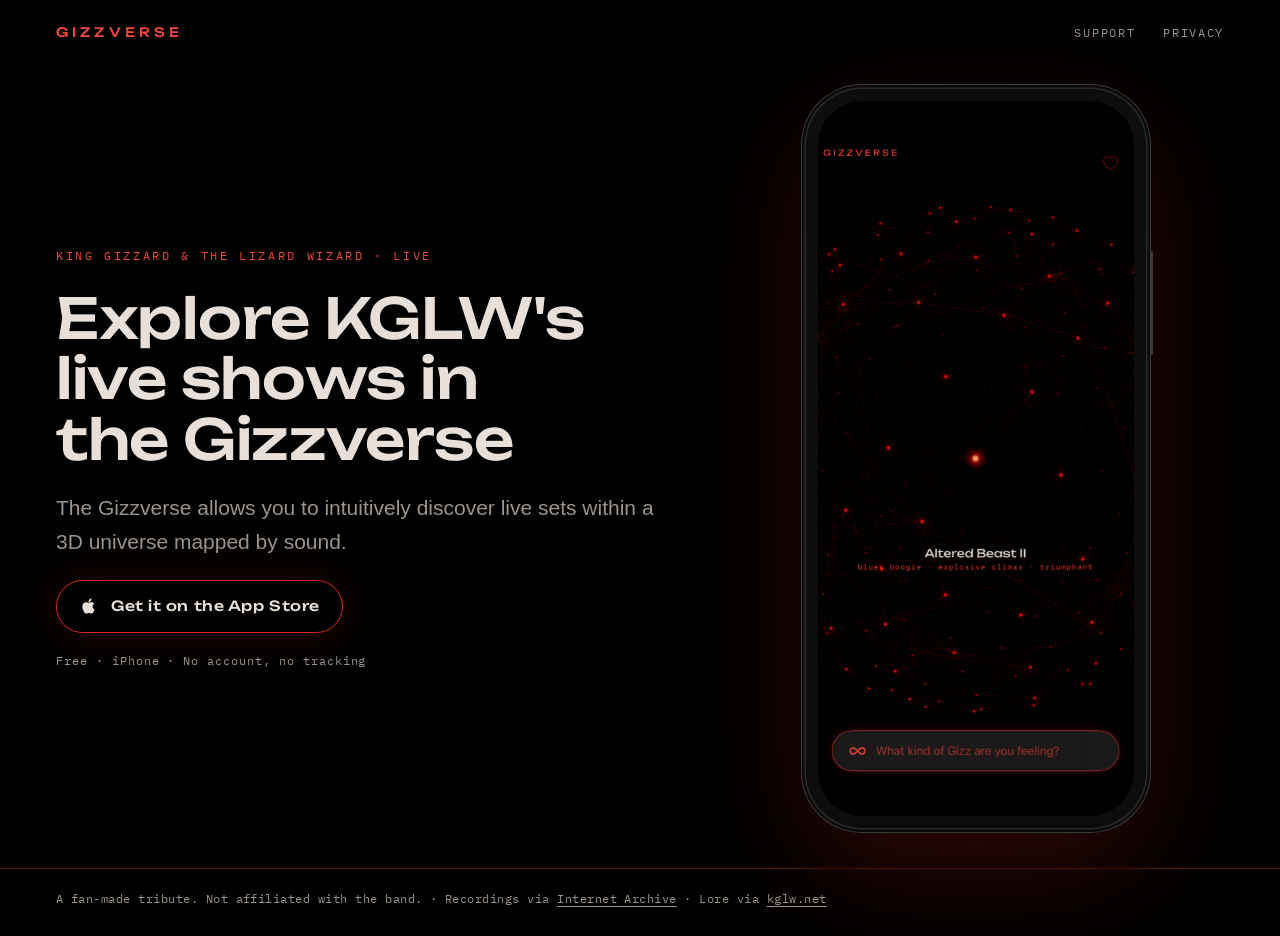
==== index.html @ f47120ee "Brighter nonagon chords" ====
<!doctype html>
<html lang="en">
<head>
<meta charset="utf-8">
<meta name="viewport" content="width=device-width, initial-scale=1">
<title>Gizzverse</title>
<meta name="description" content="Explore King Gizzard & The Lizard Wizard's live shows in the Gizzverse — a 3D universe mapped by sound. Free on iPhone.">
<meta property="og:title" content="Gizzverse">
<meta property="og:description" content="Explore KGLW's live shows in a 3D universe mapped by sound. Free on iPhone.">
<meta property="og:image" content="https://gizzverse.app/assets/01-universe.png">
<meta name="theme-color" content="#000000">
<link rel="icon" href="assets/favicon.png">
<link rel="apple-touch-icon" href="assets/apple-touch-icon.png">
<link rel="preconnect" href="https://fonts.googleapis.com">
<link rel="preconnect" href="https://fonts.gstatic.com" crossorigin>
<link rel="stylesheet" href="https://fonts.googleapis.com/css2?family=Unbounded:wght@400;500&family=IBM+Plex+Mono:wght@400&display=swap">
<link rel="stylesheet" href="assets/site.css">
<style>
  html, body { height: 100%; }
  body { display: flex; flex-direction: column; min-height: 100vh; overflow-x: hidden; }
  .nav { flex: none; }
  canvas#nonagon {
    position: fixed; inset: 0; width: 100%; height: 100%;
    pointer-events: none; z-index: 0; opacity: 0.7;
  }
  .nav, .hero, .foot { position: relative; z-index: 1; }

  .hero {
    flex: 1;
    display: grid; grid-template-columns: 1fr; gap: 48px; align-items: center;
    padding: 24px clamp(20px, 5vw, 56px) 40px;
  }
  @media (min-width: 900px) {
    .hero { grid-template-columns: minmax(0, 1.1fr) minmax(0, 0.9fr); gap: 64px; }
  }
  .hero-copy { display: grid; gap: 22px; max-width: 600px; }
  .hero-copy h1 { max-width: 14ch; }
  .hero-actions { display: flex; flex-wrap: wrap; gap: 18px; align-items: center; }
  .hero-note { font-family: var(--mono); font-size: 12px; letter-spacing: 0.08em; color: var(--smoke-dim); }

  /* iPhone frame, drawn in CSS around the real screenshot */
  .phone {
    justify-self: center;
    width: min(340px, 78vw); aspect-ratio: 1320 / 2868;
    padding: 12px;
    border-radius: 56px;
    background: #0d0d0d;
    box-shadow:
      0 0 0 1.5px #2a2a2a,
      0 0 0 4px #0a0a0a,
      0 0 0 5px #3a3a3a,
      0 40px 120px rgba(217, 41, 28, 0.22);
    position: relative;
  }
  .phone::before { /* Dynamic Island */
    content: ""; position: absolute; top: 24px; left: 50%; transform: translateX(-50%);
    width: 30%; height: 4.2%; border-radius: 999px; background: #000; z-index: 2;
  }
  .phone::after { /* side button hint */
    content: ""; position: absolute; right: -7px; top: 22%; width: 3px; height: 14%;
    border-radius: 2px; background: #3a3a3a;
  }
  .phone img { width: 100%; height: 100%; object-fit: cover; border-radius: 44px; }

  .foot {
    flex: none;
    padding: 20px clamp(20px, 5vw, 56px) 28px;
    display: flex; flex-wrap: wrap; gap: 8px 24px;
    font-family: var(--mono); font-size: 12px; letter-spacing: 0.04em; color: var(--smoke-dim);
  }
  .foot p { max-width: none; }
  .foot a { color: var(--smoke-dim); }
  .foot a:hover { color: var(--red-text); }
  @media (prefers-reduced-motion: reduce) { canvas#nonagon { display: none; } }
</style>
</head>
<body>

<canvas id="nonagon" aria-hidden="true"></canvas>

<nav class="nav">
  <a class="wordmark" href="/">Gizzverse</a>
  <div class="nav-links">
    <a href="/support/">Support</a>
    <a href="/privacy/">Privacy</a>
  </div>
</nav>

<main class="hero">
  <div class="hero-copy">
    <span class="tag">King Gizzard &amp; The Lizard Wizard · live</span>
    <h1>Explore KGLW's live shows in the Gizzverse</h1>
    <p class="lede">The Gizzverse allows you to intuitively discover live sets within a 3D universe mapped by sound.</p>
    <div class="hero-actions">
      <a class="store-btn" href="https://apps.apple.com/app/id6811445232">
        <svg viewBox="0 0 24 24" aria-hidden="true"><path d="M16.37 12.63c-.02-2.3 1.88-3.4 1.96-3.45-1.07-1.56-2.73-1.78-3.32-1.8-1.41-.14-2.76.83-3.48.83-.72 0-1.83-.81-3-.79-1.55.02-2.97.9-3.77 2.28-1.6 2.78-.41 6.9 1.15 9.16.77 1.1 1.68 2.34 2.87 2.3 1.15-.05 1.59-.75 2.98-.75s1.79.75 3.01.72c1.24-.02 2.03-1.12 2.79-2.23.88-1.28 1.24-2.52 1.26-2.58-.03-.01-2.42-.93-2.45-3.69zM14.1 5.9c.63-.77 1.06-1.84.94-2.9-.91.04-2.02.61-2.67 1.37-.59.68-1.1 1.77-.96 2.81 1.02.08 2.05-.52 2.69-1.28z"/></svg>
        Get it on the App Store
      </a>
      <span class="hero-note">Free · iPhone · No account, no tracking</span>
    </div>
  </div>

  <div class="phone">
    <img src="assets/01-universe.png" alt="Gizzverse on iPhone: a sphere of red stars connected by a web, one song selected." width="1000" height="2173">
  </div>
</main>

<footer class="foot">
  <p>A fan-made tribute. Not affiliated with the band. · Recordings via <a href="https://archive.org/details/KingGizzardAndTheLizardWizard">Internet Archive</a> · Lore via <a href="https://kglw.net">kglw.net</a></p>
</footer>

<script>
(function () {
  var c = document.getElementById('nonagon');
  if (!c || matchMedia('(prefers-reduced-motion: reduce)').matches) return;
  var ctx = c.getContext('2d'), dpr = Math.min(devicePixelRatio || 1, 2);
  var W, H, cx, cy, R, pts = [], t0 = performance.now();
  function size() {
    W = innerWidth; H = innerHeight; c.width = W * dpr; c.height = H * dpr;
    ctx.setTransform(dpr, 0, 0, dpr, 0, 0);
    cx = W * 0.5; cy = H * 0.5;
    R = Math.min(W * 0.5, H * 0.5) * 0.82;
  }
  function draw(now) {
    var t = (now - t0) / 1000, rot = t * 0.03;
    ctx.clearRect(0, 0, W, H);
    pts.length = 0;
    for (var i = 0; i < 9; i++) {
      var a = rot + i * Math.PI * 2 / 9 - Math.PI / 2;
      pts.push([cx + R * Math.cos(a), cy + R * Math.sin(a)]);
    }
    for (var i = 0; i < 9; i++) for (var j = i + 1; j < 9; j++) {
      var perim = (j - i === 1) || (i === 0 && j === 8);
      ctx.lineWidth = perim ? 1.4 : 1;
      ctx.strokeStyle = perim ? 'rgba(217,41,28,0.75)' : 'rgba(217,41,28,0.38)';
      ctx.beginPath(); ctx.moveTo(pts[i][0], pts[i][1]); ctx.lineTo(pts[j][0], pts[j][1]); ctx.stroke();
    }
    var head = (t * 0.3) % 9, k = Math.floor(head), f = head - k, a = pts[k], b = pts[(k + 1) % 9];
    var px = a[0] + (b[0] - a[0]) * f, py = a[1] + (b[1] - a[1]) * f;
    var g = ctx.createRadialGradient(px, py, 0, px, py, 14);
    g.addColorStop(0, 'rgba(255,106,77,0.8)'); g.addColorStop(1, 'rgba(255,106,77,0)');
    ctx.fillStyle = g; ctx.beginPath(); ctx.arc(px, py, 14, 0, Math.PI * 2); ctx.fill();
    for (var i = 0; i < 9; i++) {
      var h = ctx.createRadialGradient(pts[i][0], pts[i][1], 0, pts[i][0], pts[i][1], 12);
      h.addColorStop(0, 'rgba(217,41,28,0.6)'); h.addColorStop(1, 'rgba(217,41,28,0)');
      ctx.fillStyle = h; ctx.beginPath(); ctx.arc(pts[i][0], pts[i][1], 12, 0, Math.PI * 2); ctx.fill();
      ctx.fillStyle = '#FF6A4D'; ctx.beginPath(); ctx.arc(pts[i][0], pts[i][1], 2.6, 0, Math.PI * 2); ctx.fill();
    }
    requestAnimationFrame(draw);
  }
  size(); addEventListener('resize', size); requestAnimationFrame(draw);
})();
</script>
</body>
</html>
---- assets/site.css ----
/* Gizzverse — site styles. Dark only, per the app's design language: void + red. */
:root {
  --void: #000000;
  --red-core: #D9291C;
  --red-hot: #FF6A4D;
  --red-dim: #571009;
  --red-text: #F0463A;
  --smoke: #E8E0D8;
  --smoke-dim: #9B938C;
  --glass: rgba(0, 0, 0, 0.55);
  --display: "Unbounded", "Avenir Next", "Helvetica Neue", sans-serif;
  --mono: "IBM Plex Mono", "SF Mono", Menlo, monospace;
  --body: -apple-system, BlinkMacSystemFont, "Segoe UI", Helvetica, Arial, sans-serif;
  --measure: 62ch;
  color-scheme: dark;
}
* { box-sizing: border-box; }
html { background: var(--void); }
body {
  margin: 0;
  background: var(--void);
  color: var(--smoke);
  font-family: var(--body);
  font-size: 17px;
  line-height: 1.6;
  -webkit-font-smoothing: antialiased;
}
a { color: var(--red-text); text-decoration-thickness: 1px; text-underline-offset: 3px; }
a:hover { color: var(--red-hot); }
a:focus-visible, button:focus-visible { outline: 2px solid var(--red-hot); outline-offset: 3px; }
img { max-width: 100%; display: block; }

.wordmark {
  font-family: var(--display);
  font-weight: 500;
  letter-spacing: 0.32em;
  text-transform: uppercase;
  color: var(--red-text);
  text-decoration: none;
  font-size: 13px;
}
.wordmark:hover { color: var(--red-hot); }

.nav {
  display: flex; align-items: center; justify-content: space-between;
  padding: 22px clamp(20px, 5vw, 56px);
}
.nav-links { display: flex; gap: 28px; }
.nav-links a {
  font-family: var(--mono); font-size: 12px; letter-spacing: 0.14em; text-transform: uppercase;
  color: var(--smoke-dim); text-decoration: none;
}
.nav-links a:hover, .nav-links a[aria-current] { color: var(--red-text); }

.tag {
  font-family: var(--mono); font-size: 12px; letter-spacing: 0.22em; text-transform: uppercase;
  color: var(--red-text);
}

h1, h2, h3 { font-family: var(--display); font-weight: 500; text-wrap: balance; margin: 0; }
h1 { font-size: clamp(30px, 5.2vw, 56px); line-height: 1.08; letter-spacing: -0.005em; color: var(--smoke); }
h2 { font-size: clamp(22px, 3vw, 32px); line-height: 1.2; color: var(--smoke); }
p { margin: 0; max-width: var(--measure); }
.lede { font-size: clamp(18px, 2vw, 21px); color: var(--smoke-dim); }

.store-btn {
  display: inline-flex; align-items: center; gap: 12px;
  padding: 14px 22px; border-radius: 999px;
  border: 1px solid var(--red-core);
  background: var(--glass);
  color: var(--smoke); text-decoration: none;
  font-family: var(--display); font-weight: 500; font-size: 14px; letter-spacing: 0.04em;
  box-shadow: 0 0 40px rgba(217, 41, 28, 0.18);
  transition: box-shadow 200ms, border-color 200ms;
}
.store-btn:hover { border-color: var(--red-hot); color: var(--smoke); box-shadow: 0 0 60px rgba(255, 106, 77, 0.32); }
.store-btn svg { width: 20px; height: 20px; fill: var(--smoke); }

footer {
  padding: 48px clamp(20px, 5vw, 56px) 56px;
  border-top: 1px solid var(--red-dim);
  display: grid; gap: 14px;
  font-family: var(--mono); font-size: 12px; letter-spacing: 0.04em; color: var(--smoke-dim);
}
footer p { max-width: none; }
footer a { color: var(--smoke-dim); }
footer a:hover { color: var(--red-text); }

/* Document pages (support / privacy) */
.doc { padding: 24px clamp(20px, 5vw, 56px) 96px; max-width: 760px; }
.doc header { display: grid; gap: 12px; margin-bottom: 44px; }
.doc section { display: grid; gap: 12px; margin-top: 40px; }
.doc h2 { font-size: 20px; }
.doc ul { margin: 0; padding-left: 22px; max-width: var(--measure); display: grid; gap: 8px; }
.doc .contact {
  margin-top: 8px; padding: 22px 24px; border: 1px solid var(--red-dim); border-radius: 14px;
  display: grid; gap: 6px; max-width: 520px;
}
.doc .contact a { font-family: var(--display); font-weight: 500; font-size: 16px; }
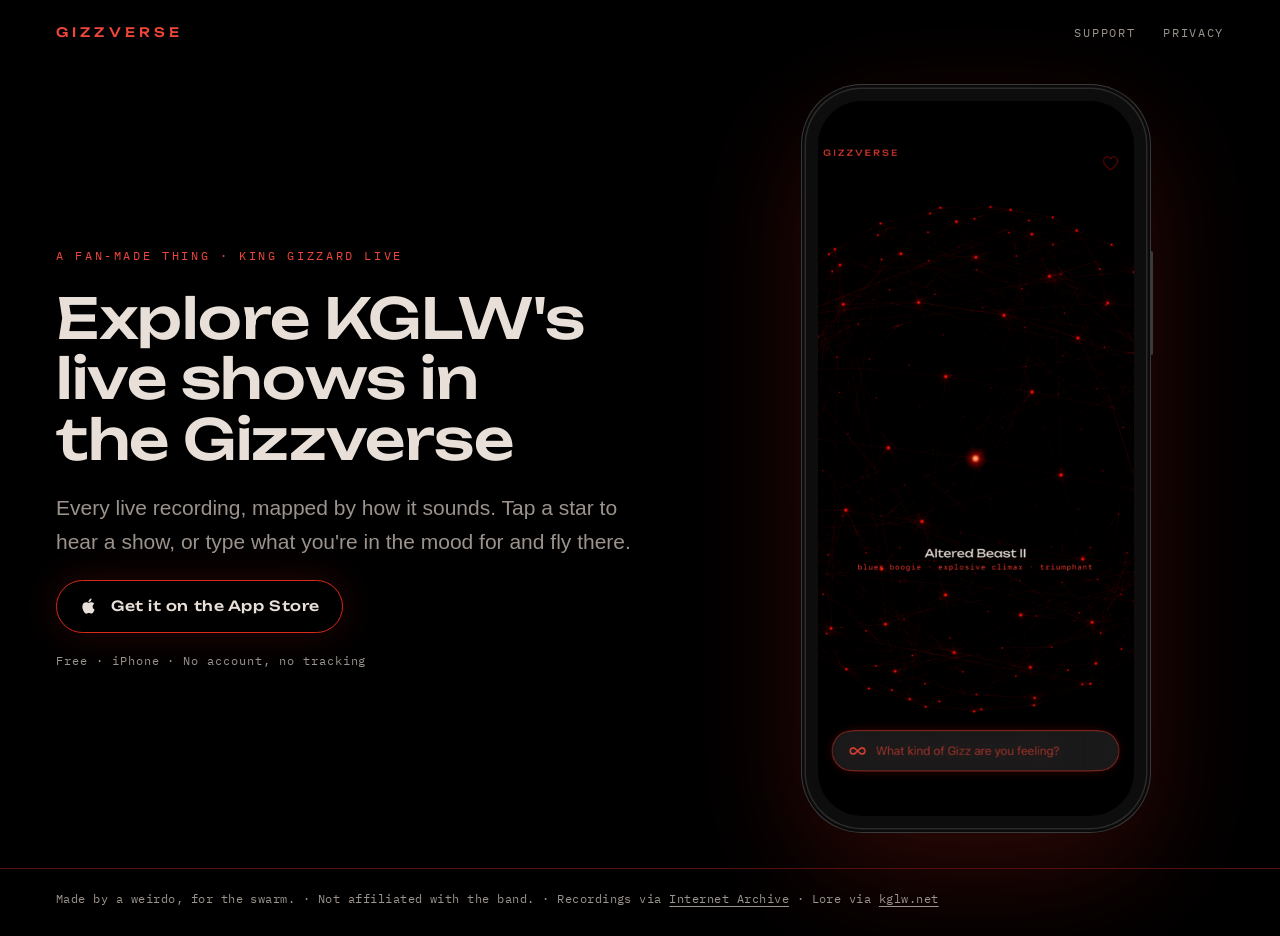
==== commit de42a664: "Fan-voice copy: tag, lede, footer" ====
--- a/index.html
+++ b/index.html
@@ -6,7 +6,7 @@
 <title>Gizzverse</title>
 <meta name="description" content="Explore King Gizzard & The Lizard Wizard's live shows in the Gizzverse — a 3D universe mapped by sound. Free on iPhone.">
 <meta property="og:title" content="Gizzverse">
-<meta property="og:description" content="Explore KGLW's live shows in a 3D universe mapped by sound. Free on iPhone.">
+<meta property="og:description" content="Every King Gizzard live recording, mapped by how it sounds. Free on iPhone.">
 <meta property="og:image" content="https://gizzverse.app/assets/01-universe.png">
 <meta name="theme-color" content="#000000">
 <link rel="icon" href="assets/favicon.png">
@@ -88,9 +88,9 @@
 
 <main class="hero">
   <div class="hero-copy">
-    <span class="tag">King Gizzard &amp; The Lizard Wizard · live</span>
+    <span class="tag">a fan-made thing · King Gizzard live</span>
     <h1>Explore KGLW's live shows in the Gizzverse</h1>
-    <p class="lede">The Gizzverse allows you to intuitively discover live sets within a 3D universe mapped by sound.</p>
+    <p class="lede">Every live recording, mapped by how it sounds. Tap a star to hear a show, or type what you're in the mood for and fly there.</p>
     <div class="hero-actions">
       <a class="store-btn" href="https://apps.apple.com/app/id6811445232">
         <svg viewBox="0 0 24 24" aria-hidden="true"><path d="M16.37 12.63c-.02-2.3 1.88-3.4 1.96-3.45-1.07-1.56-2.73-1.78-3.32-1.8-1.41-.14-2.76.83-3.48.83-.72 0-1.83-.81-3-.79-1.55.02-2.97.9-3.77 2.28-1.6 2.78-.41 6.9 1.15 9.16.77 1.1 1.68 2.34 2.87 2.3 1.15-.05 1.59-.75 2.98-.75s1.79.75 3.01.72c1.24-.02 2.03-1.12 2.79-2.23.88-1.28 1.24-2.52 1.26-2.58-.03-.01-2.42-.93-2.45-3.69zM14.1 5.9c.63-.77 1.06-1.84.94-2.9-.91.04-2.02.61-2.67 1.37-.59.68-1.1 1.77-.96 2.81 1.02.08 2.05-.52 2.69-1.28z"/></svg>
@@ -106,7 +106,7 @@
 </main>
 
 <footer class="foot">
-  <p>A fan-made tribute. Not affiliated with the band. · Recordings via <a href="https://archive.org/details/KingGizzardAndTheLizardWizard">Internet Archive</a> · Lore via <a href="https://kglw.net">kglw.net</a></p>
+  <p>Made by a weirdo, for the swarm. · Not affiliated with the band. · Recordings via <a href="https://archive.org/details/KingGizzardAndTheLizardWizard">Internet Archive</a> · Lore via <a href="https://kglw.net">kglw.net</a></p>
 </footer>
 
 <script>
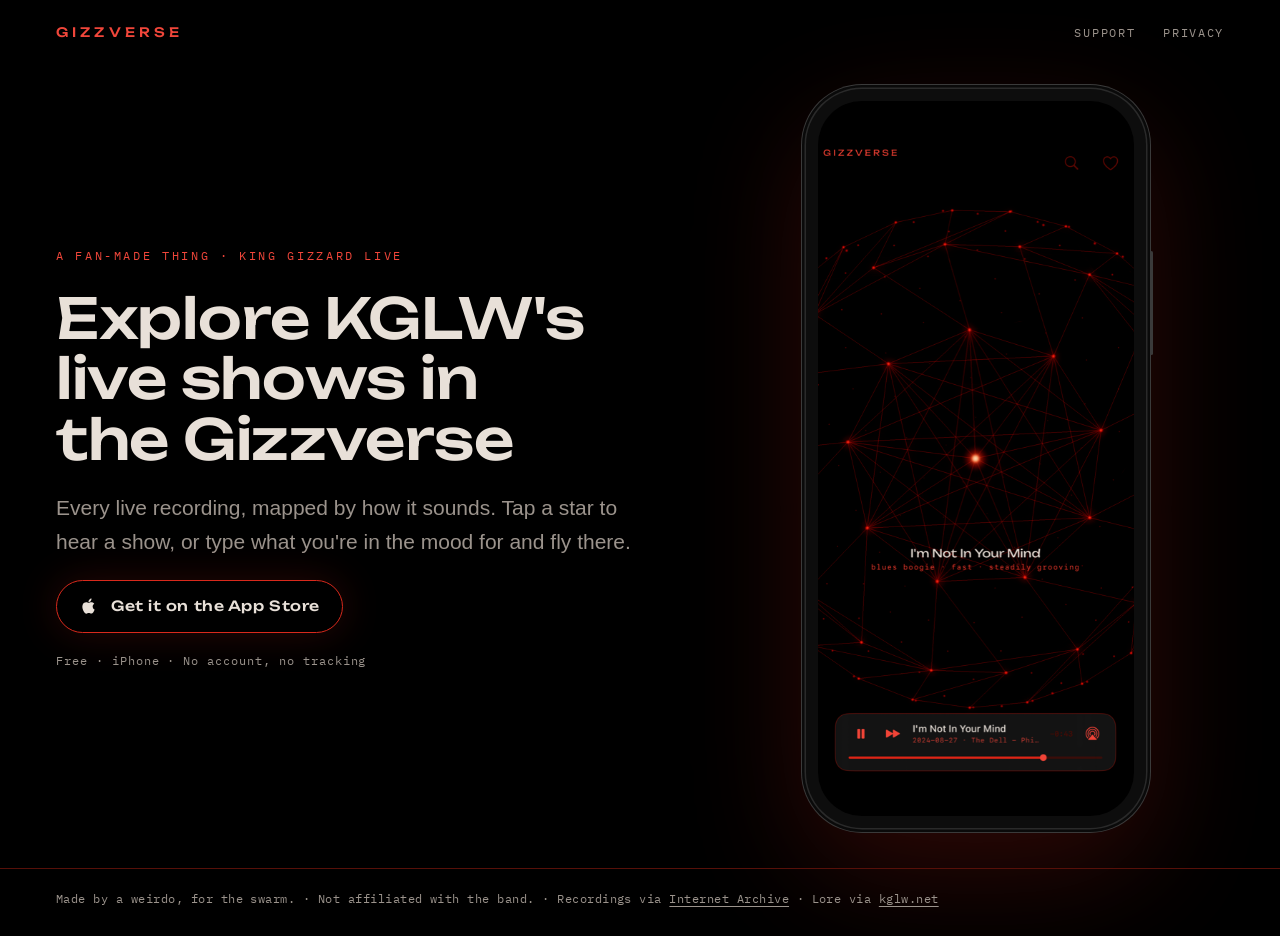
==== commit 92c3dfc0: "Hero phone shows a song playing" ====
--- a/index.html
+++ b/index.html
@@ -7,7 +7,7 @@
 <meta name="description" content="Explore King Gizzard & The Lizard Wizard's live shows in the Gizzverse — a 3D universe mapped by sound. Free on iPhone.">
 <meta property="og:title" content="Gizzverse">
 <meta property="og:description" content="Every King Gizzard live recording, mapped by how it sounds. Free on iPhone.">
-<meta property="og:image" content="https://gizzverse.app/assets/01-universe.png">
+<meta property="og:image" content="https://gizzverse.app/assets/02-playing.png">
 <meta name="theme-color" content="#000000">
 <link rel="icon" href="assets/favicon.png">
 <link rel="apple-touch-icon" href="assets/apple-touch-icon.png">
@@ -101,7 +101,7 @@
   </div>
 
   <div class="phone">
-    <img src="assets/01-universe.png" alt="Gizzverse on iPhone: a sphere of red stars connected by a web, one song selected." width="1000" height="2173">
+    <img src="assets/02-playing.png" alt="Gizzverse on iPhone: the red star-web with I'm Not In Your Mind playing from The Dell, 2026." width="1000" height="2173">
   </div>
 </main>
 
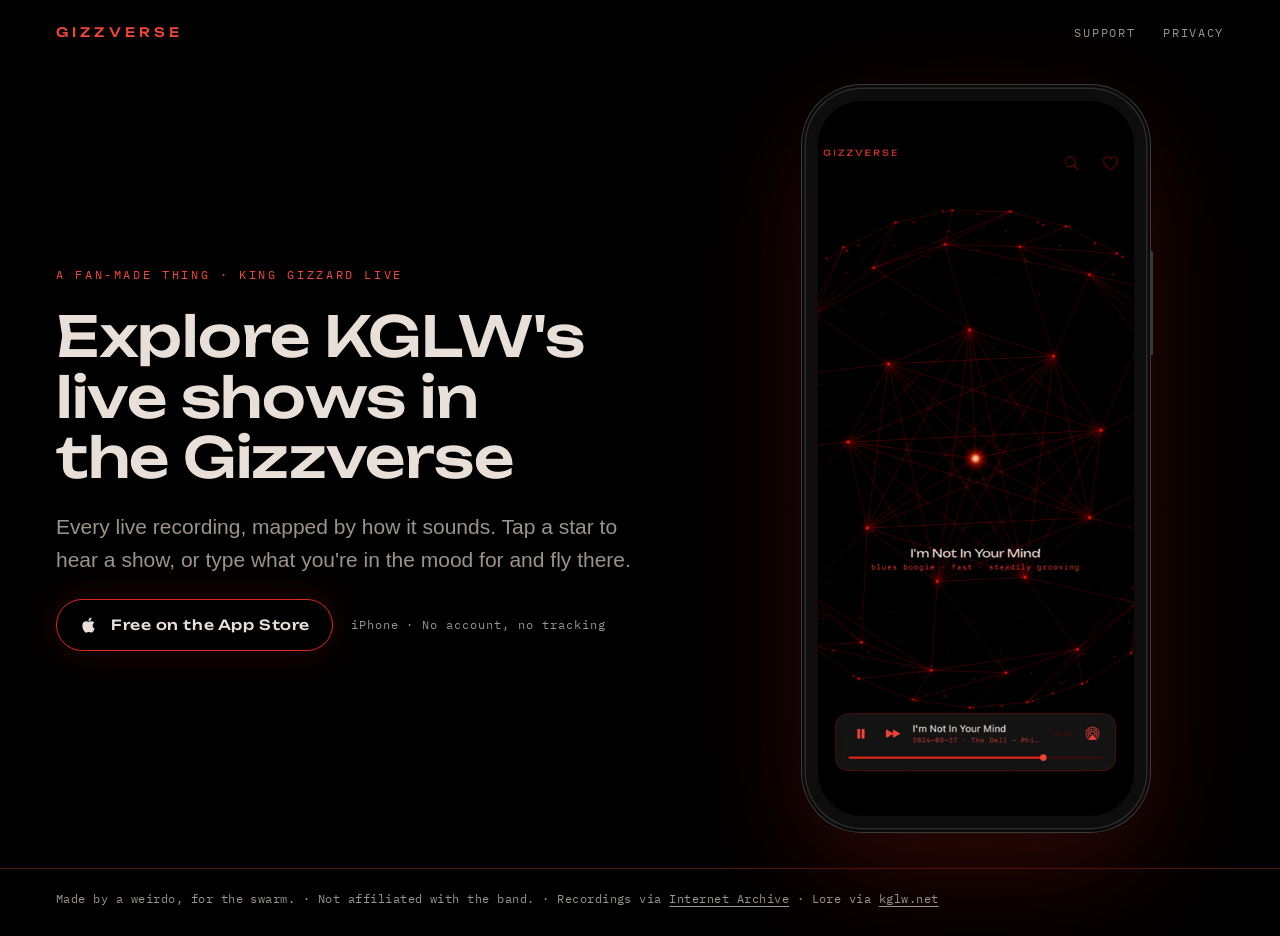
==== commit 4ddf51be: "Button: Free on the App Store" ====
--- a/index.html
+++ b/index.html
@@ -33,9 +33,13 @@
   @media (min-width: 900px) {
     .hero { grid-template-columns: minmax(0, 1.1fr) minmax(0, 0.9fr); gap: 64px; }
   }
-  .hero-copy { display: grid; gap: 22px; max-width: 600px; }
+  .hero-copy { display: grid; gap: 22px; max-width: 600px; justify-self: center; justify-items: center; text-align: center; }
   .hero-copy h1 { max-width: 14ch; }
-  .hero-actions { display: flex; flex-wrap: wrap; gap: 18px; align-items: center; }
+  .hero-actions { display: flex; flex-wrap: wrap; gap: 18px; align-items: center; justify-content: center; }
+  @media (min-width: 900px) {
+    .hero-copy { justify-self: start; justify-items: start; text-align: left; }
+    .hero-actions { justify-content: flex-start; }
+  }
   .hero-note { font-family: var(--mono); font-size: 12px; letter-spacing: 0.08em; color: var(--smoke-dim); }
 
   /* iPhone frame, drawn in CSS around the real screenshot */
@@ -94,9 +98,9 @@
     <div class="hero-actions">
       <a class="store-btn" href="https://apps.apple.com/app/id6811445232">
         <svg viewBox="0 0 24 24" aria-hidden="true"><path d="M16.37 12.63c-.02-2.3 1.88-3.4 1.96-3.45-1.07-1.56-2.73-1.78-3.32-1.8-1.41-.14-2.76.83-3.48.83-.72 0-1.83-.81-3-.79-1.55.02-2.97.9-3.77 2.28-1.6 2.78-.41 6.9 1.15 9.16.77 1.1 1.68 2.34 2.87 2.3 1.15-.05 1.59-.75 2.98-.75s1.79.75 3.01.72c1.24-.02 2.03-1.12 2.79-2.23.88-1.28 1.24-2.52 1.26-2.58-.03-.01-2.42-.93-2.45-3.69zM14.1 5.9c.63-.77 1.06-1.84.94-2.9-.91.04-2.02.61-2.67 1.37-.59.68-1.1 1.77-.96 2.81 1.02.08 2.05-.52 2.69-1.28z"/></svg>
-        Get it on the App Store
+        Free on the App Store
       </a>
-      <span class="hero-note">Free · iPhone · No account, no tracking</span>
+      <span class="hero-note">iPhone · No account, no tracking</span>
     </div>
   </div>
 
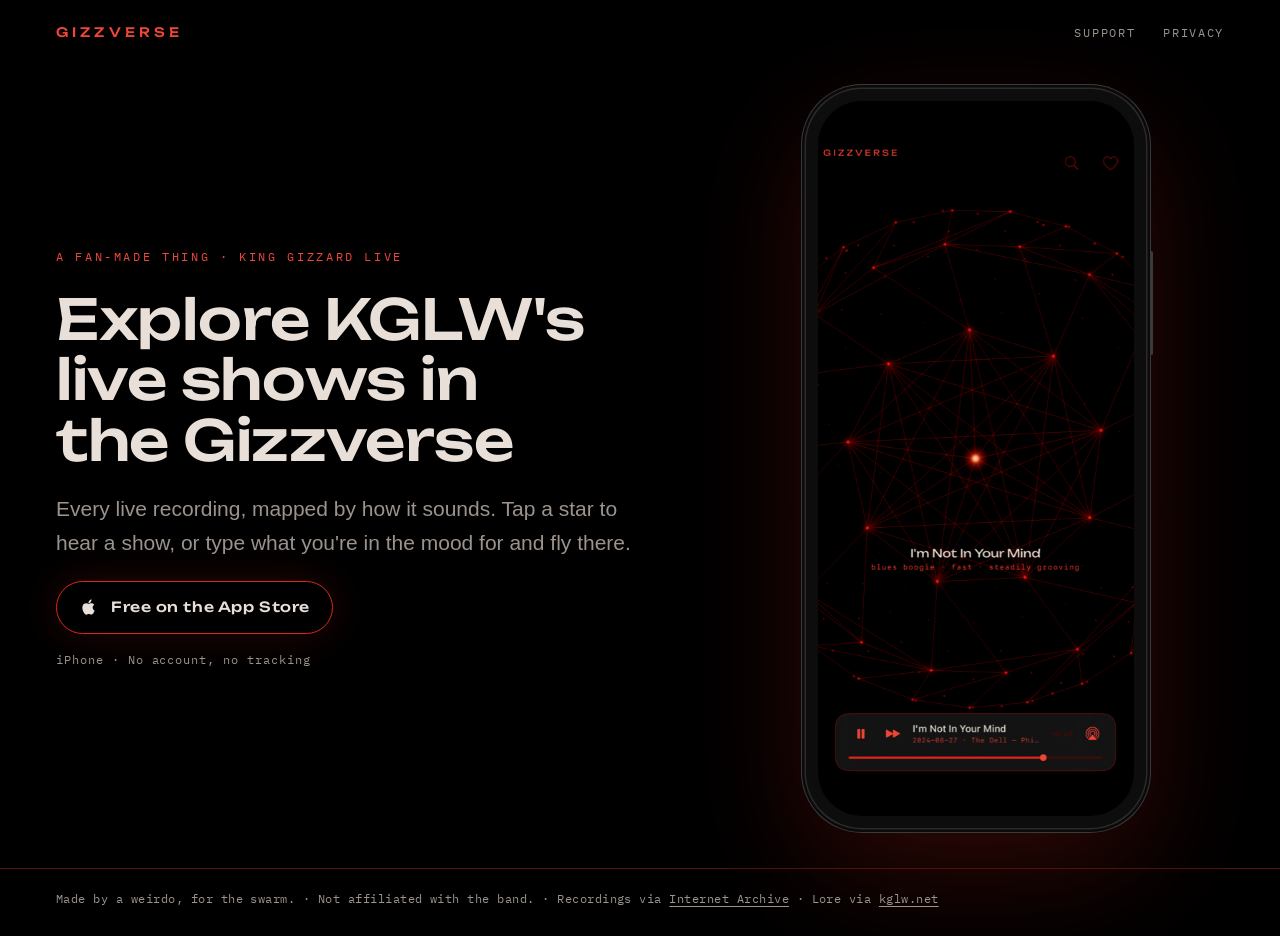
==== commit bbbef298: "Note always below button" ====
--- a/index.html
+++ b/index.html
@@ -35,10 +35,10 @@
   }
   .hero-copy { display: grid; gap: 22px; max-width: 600px; justify-self: center; justify-items: center; text-align: center; }
   .hero-copy h1 { max-width: 14ch; }
-  .hero-actions { display: flex; flex-wrap: wrap; gap: 18px; align-items: center; justify-content: center; }
+  .hero-actions { display: flex; flex-direction: column; gap: 16px; align-items: center; }
   @media (min-width: 900px) {
     .hero-copy { justify-self: start; justify-items: start; text-align: left; }
-    .hero-actions { justify-content: flex-start; }
+    .hero-actions { align-items: flex-start; }
   }
   .hero-note { font-family: var(--mono); font-size: 12px; letter-spacing: 0.08em; color: var(--smoke-dim); }
 
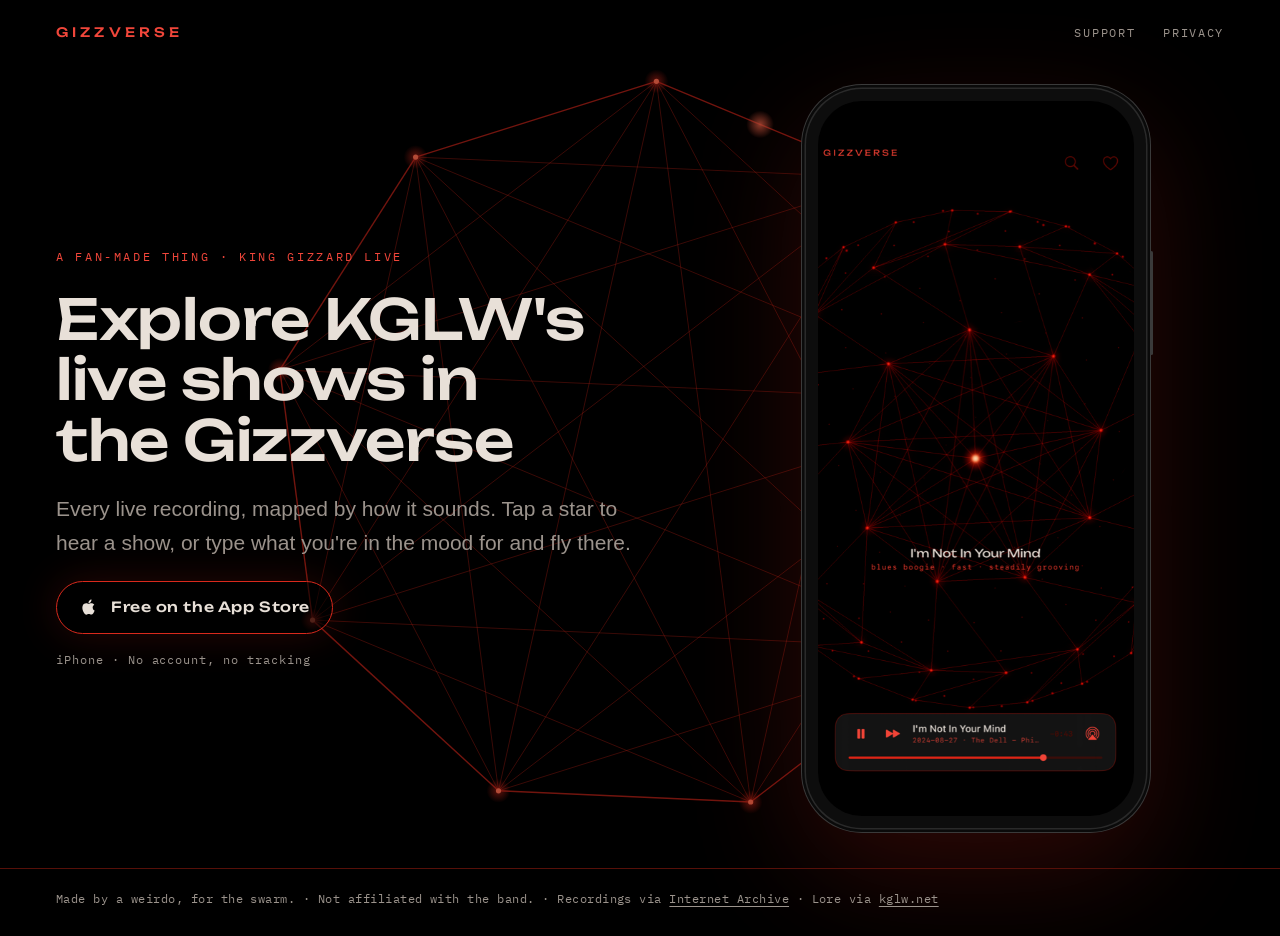
==== commit d4015b92: "Remove em dashes" ====
--- a/index.html
+++ b/index.html
@@ -4,7 +4,7 @@
 <meta charset="utf-8">
 <meta name="viewport" content="width=device-width, initial-scale=1">
 <title>Gizzverse</title>
-<meta name="description" content="Explore King Gizzard & The Lizard Wizard's live shows in the Gizzverse — a 3D universe mapped by sound. Free on iPhone.">
+<meta name="description" content="Explore King Gizzard & The Lizard Wizard's live shows in the Gizzverse, a 3D universe mapped by sound. Free on iPhone.">
 <meta property="og:title" content="Gizzverse">
 <meta property="og:description" content="Every King Gizzard live recording, mapped by how it sounds. Free on iPhone.">
 <meta property="og:image" content="https://gizzverse.app/assets/02-playing.png">
